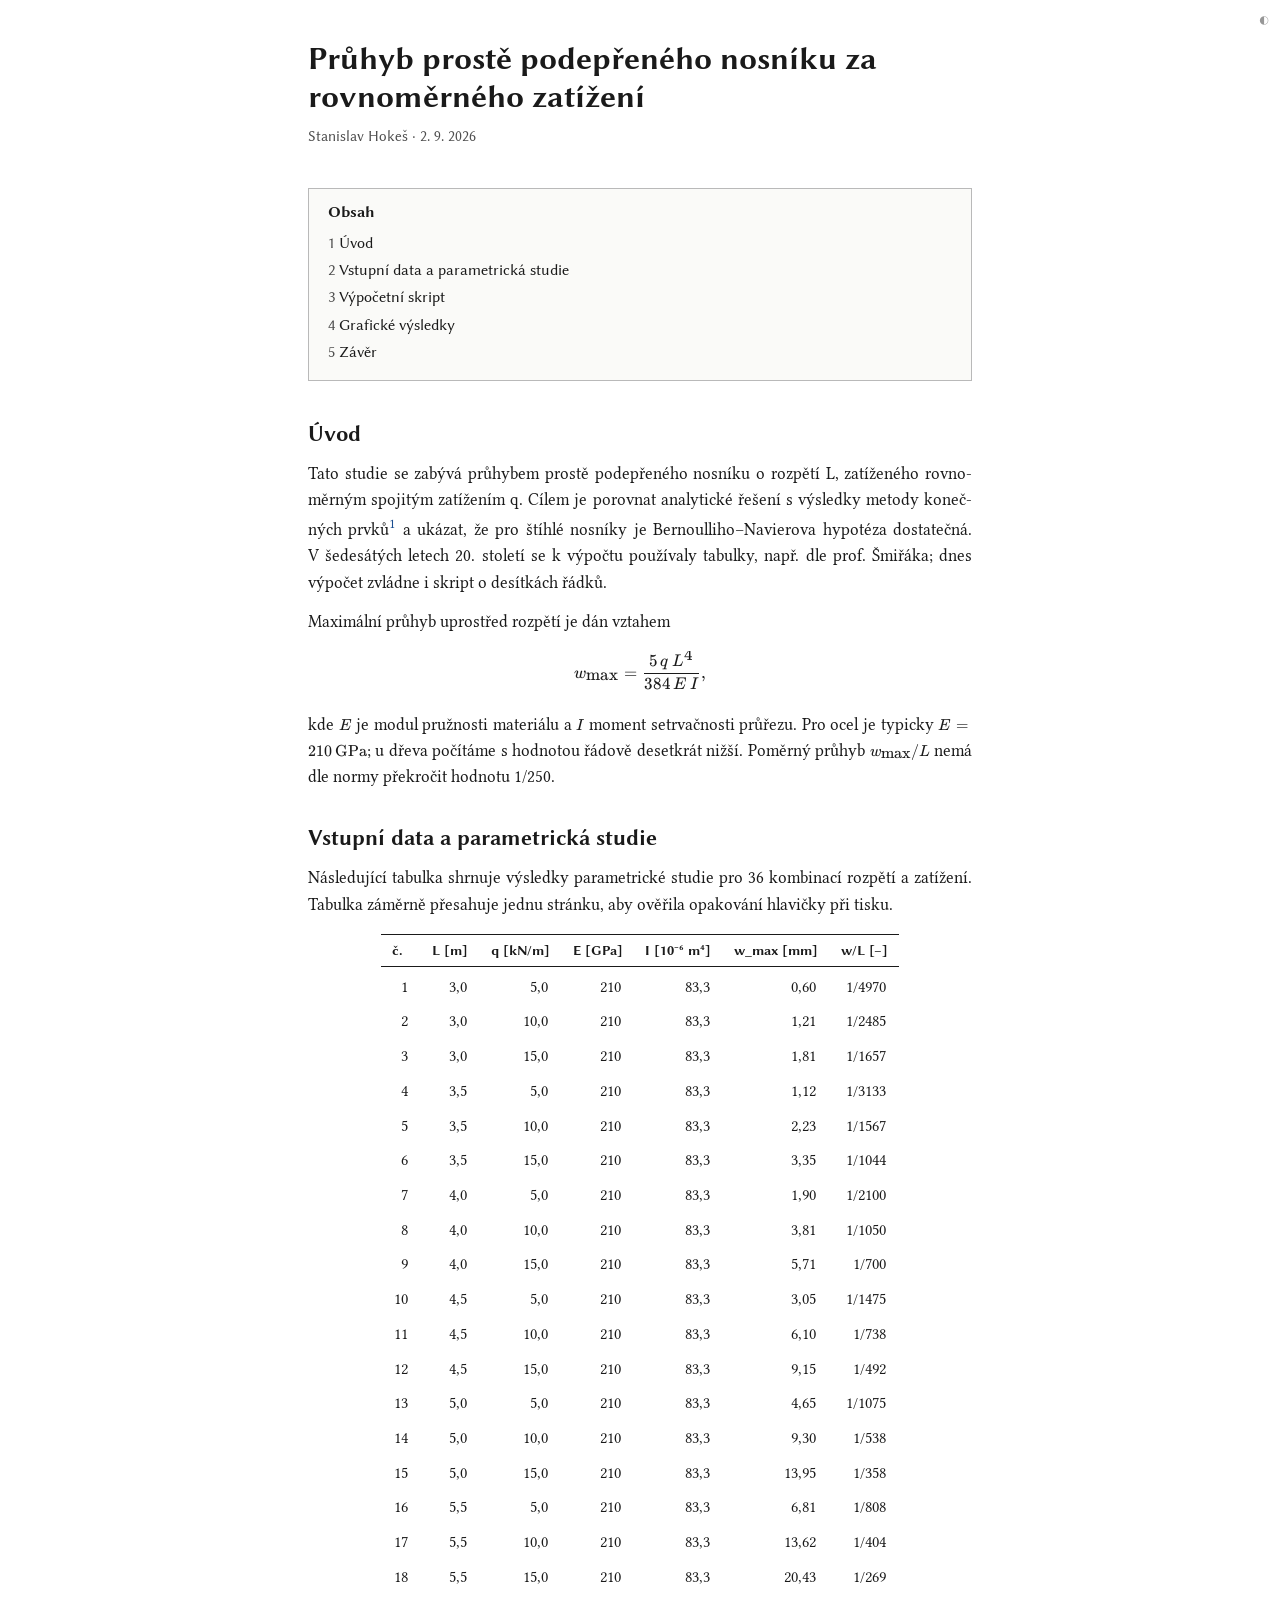
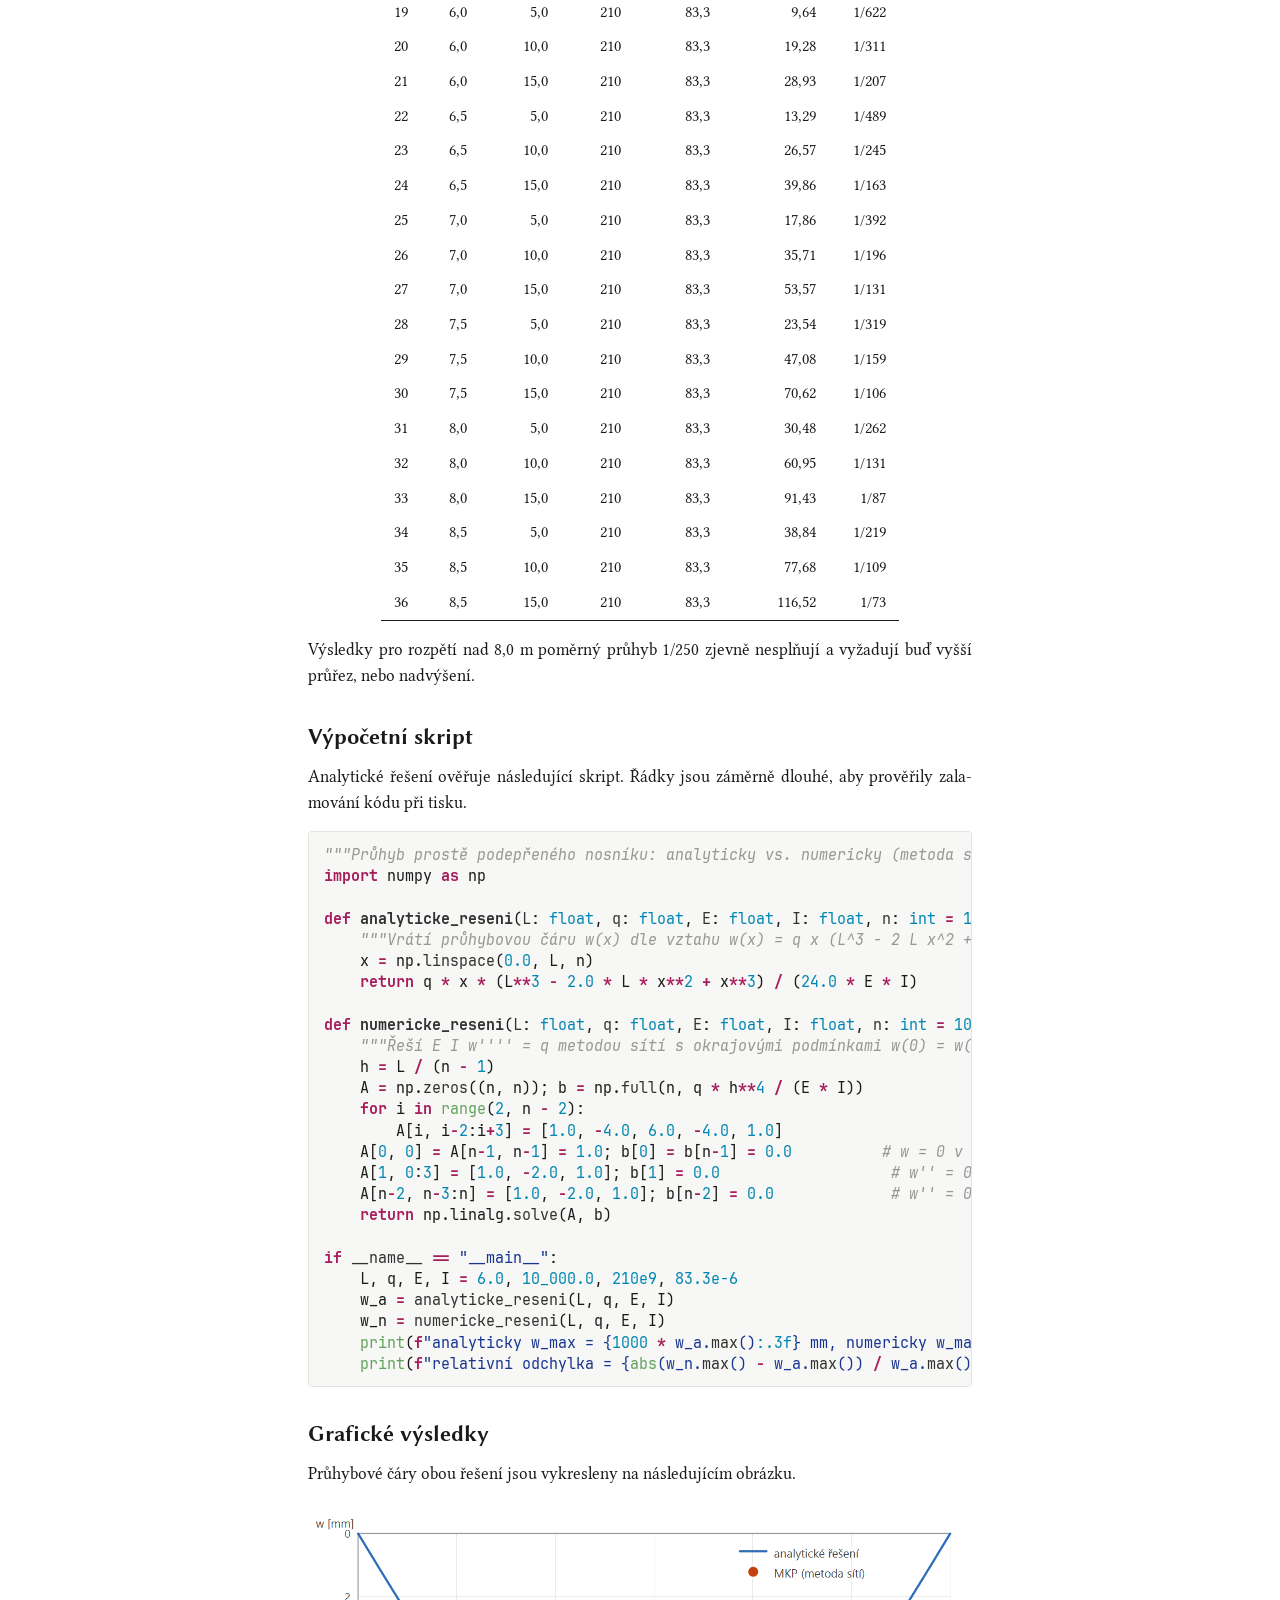
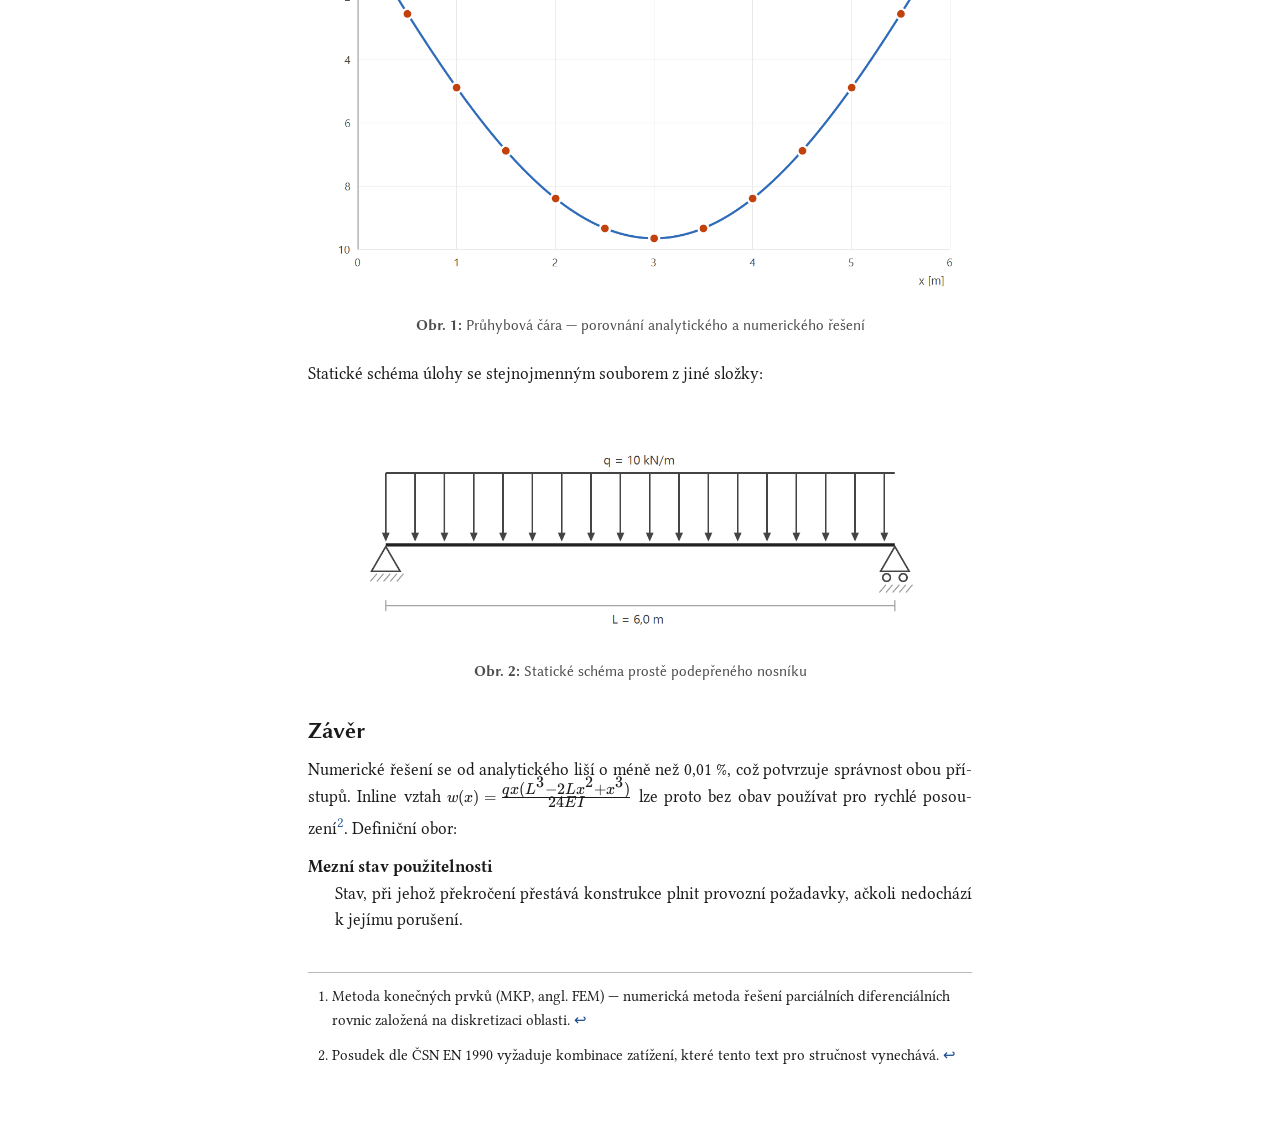
==== docs/index.html @ 55c73185 "docs: GitHub Pages demo — živý akademický dokument docs/index.html vygenerovaný mdprintem 0.2.1 z cr" ====
<!DOCTYPE html>
<html lang="cs">
<head>
<meta charset="utf-8">
<meta name="viewport" content="width=device-width, initial-scale=1">
<meta name="generator" content="mdprint">
<meta name="author" content="Stanislav Hokeš">
<title>Průhyb prostě podepřeného nosníku za rovnoměrného zatížení</title>
<style>
@font-face{font-family:'Libertinus Serif';font-weight:400;font-style:normal;src:url([data-uri]) format('woff2');}
@font-face{font-family:'Libertinus Serif';font-weight:400;font-style:italic;src:url([data-uri]) format('woff2');}
@font-face{font-family:'Libertinus Serif';font-weight:700;font-style:normal;src:url([data-uri]) format('woff2');}
@font-face{font-family:'Libertinus Serif';font-weight:700;font-style:italic;src:url([data-uri]) format('woff2');}
@font-face{font-family:'Libertinus Sans';font-weight:400;font-style:normal;src:url([data-uri]) format('woff2');}
@font-face{font-family:'Libertinus Sans';font-weight:400;font-style:italic;src:url([data-uri]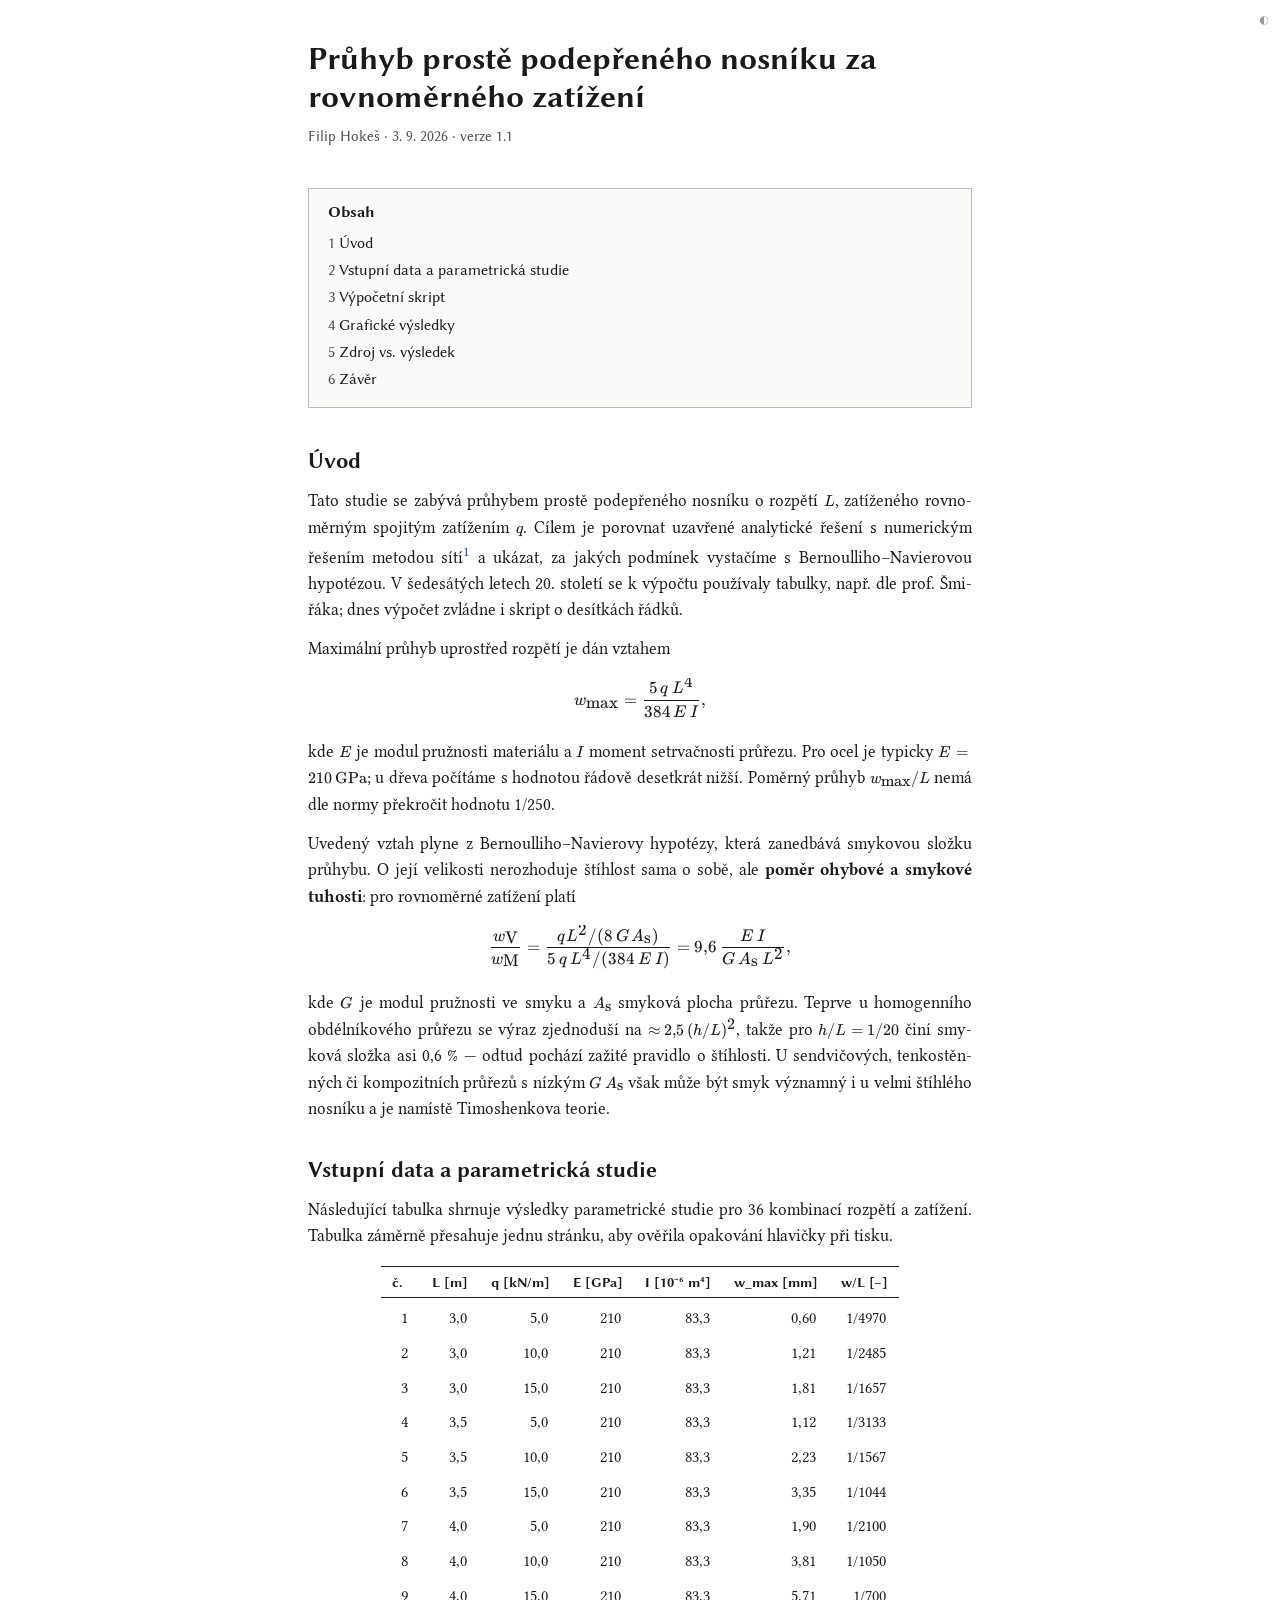
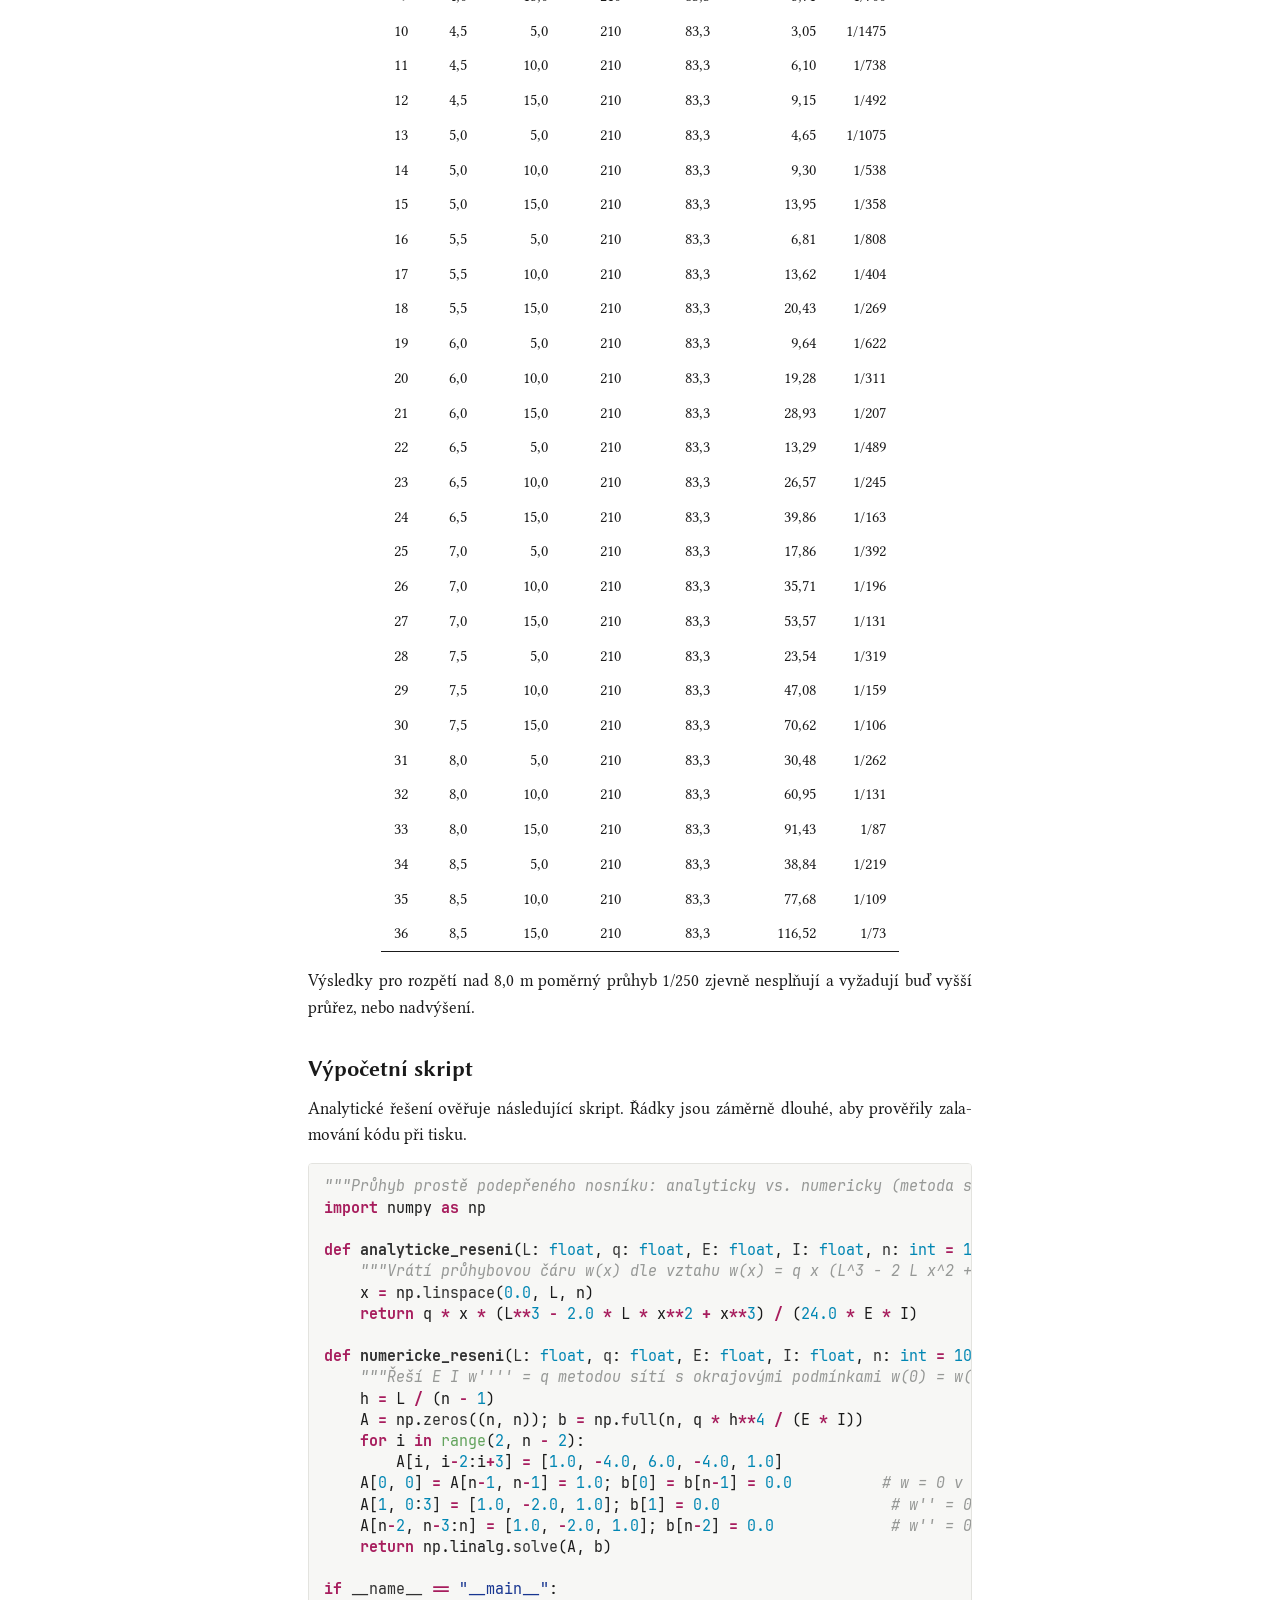
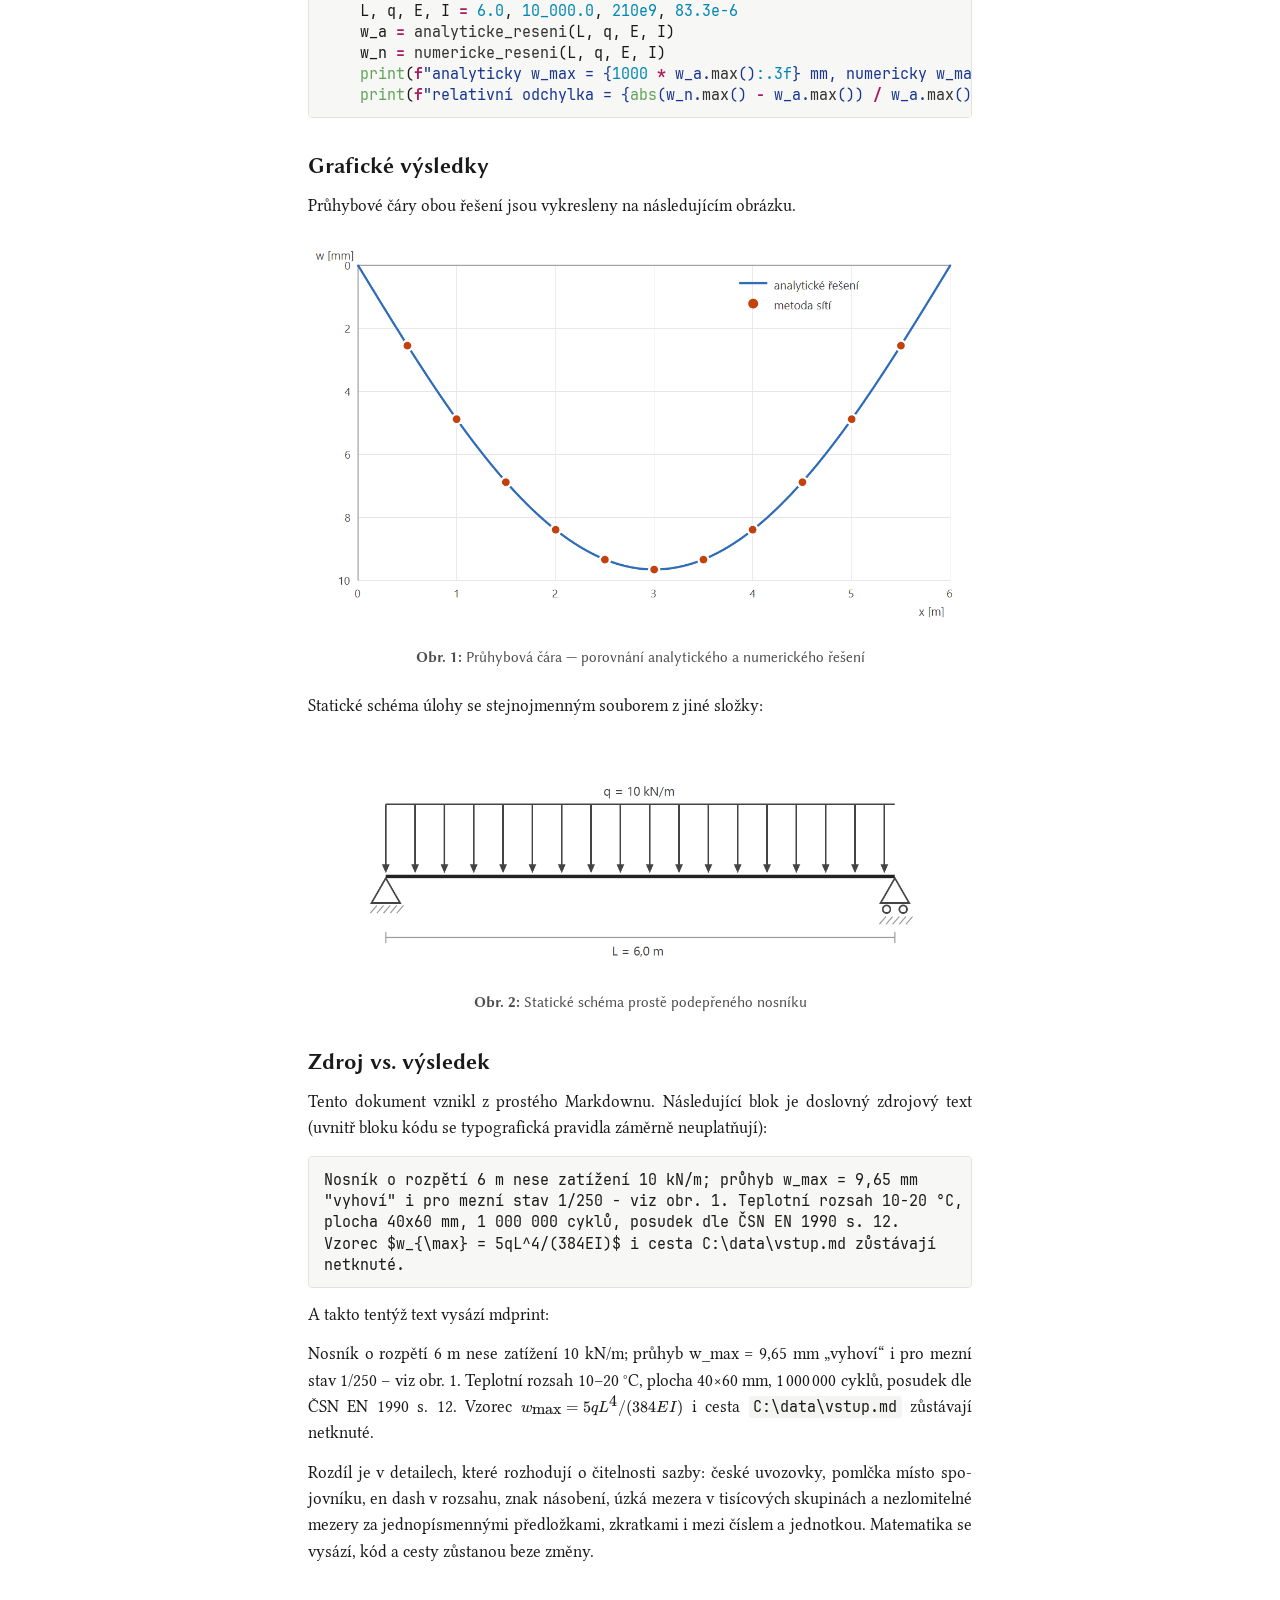
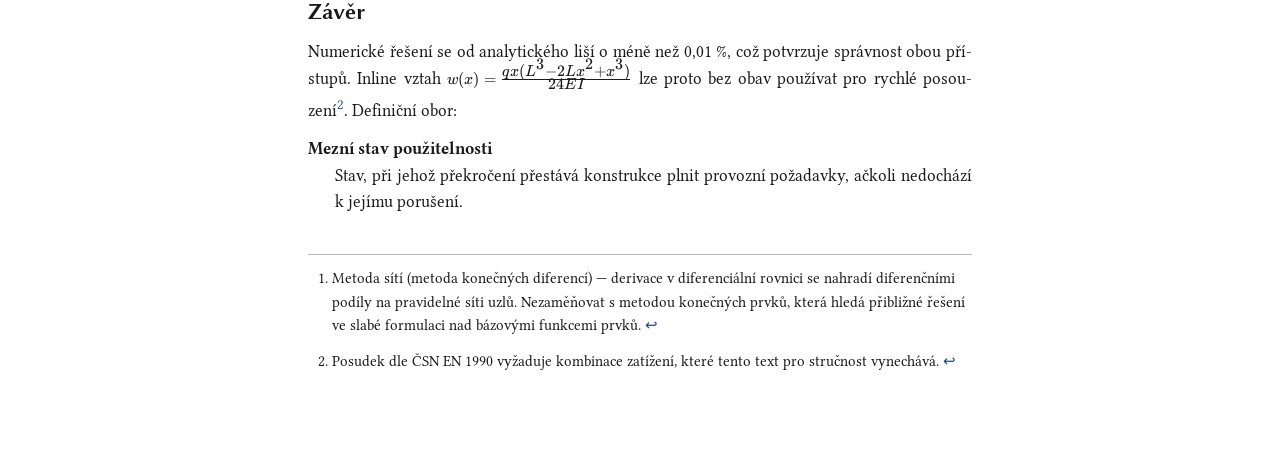
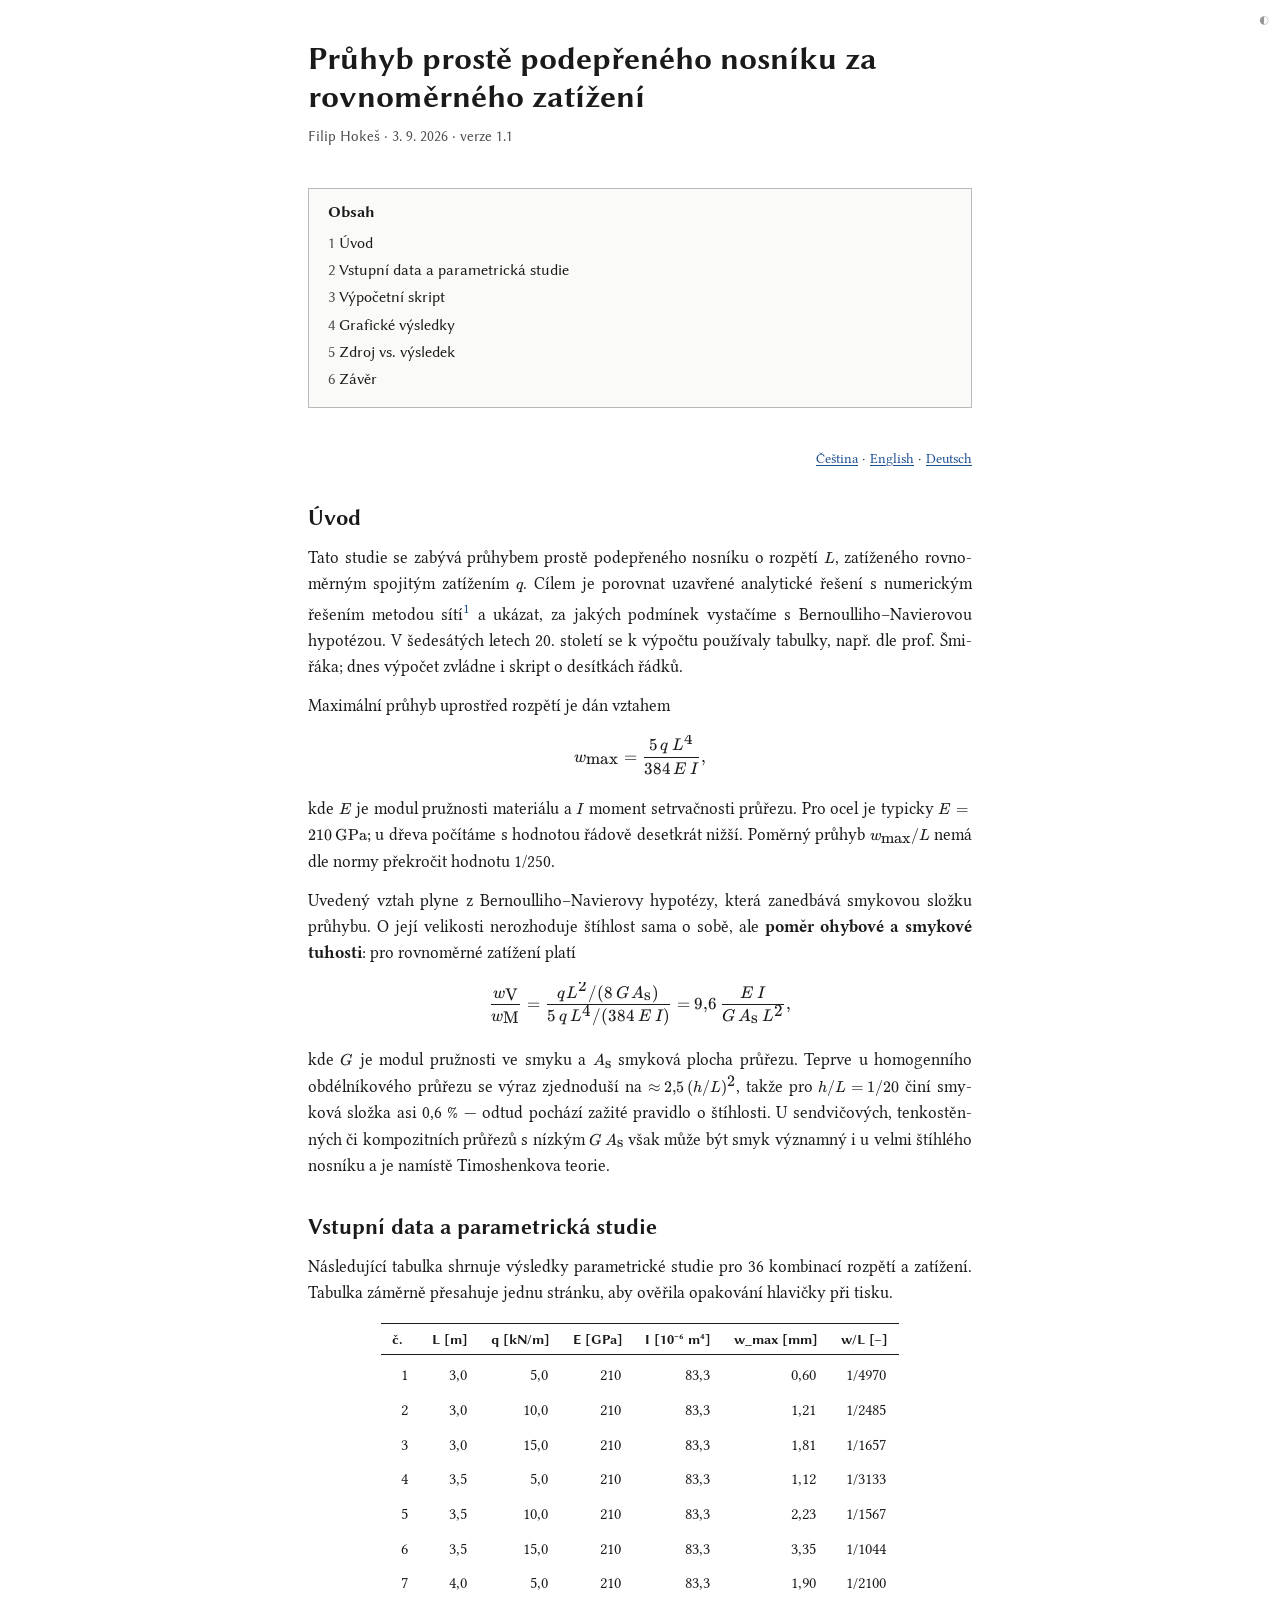
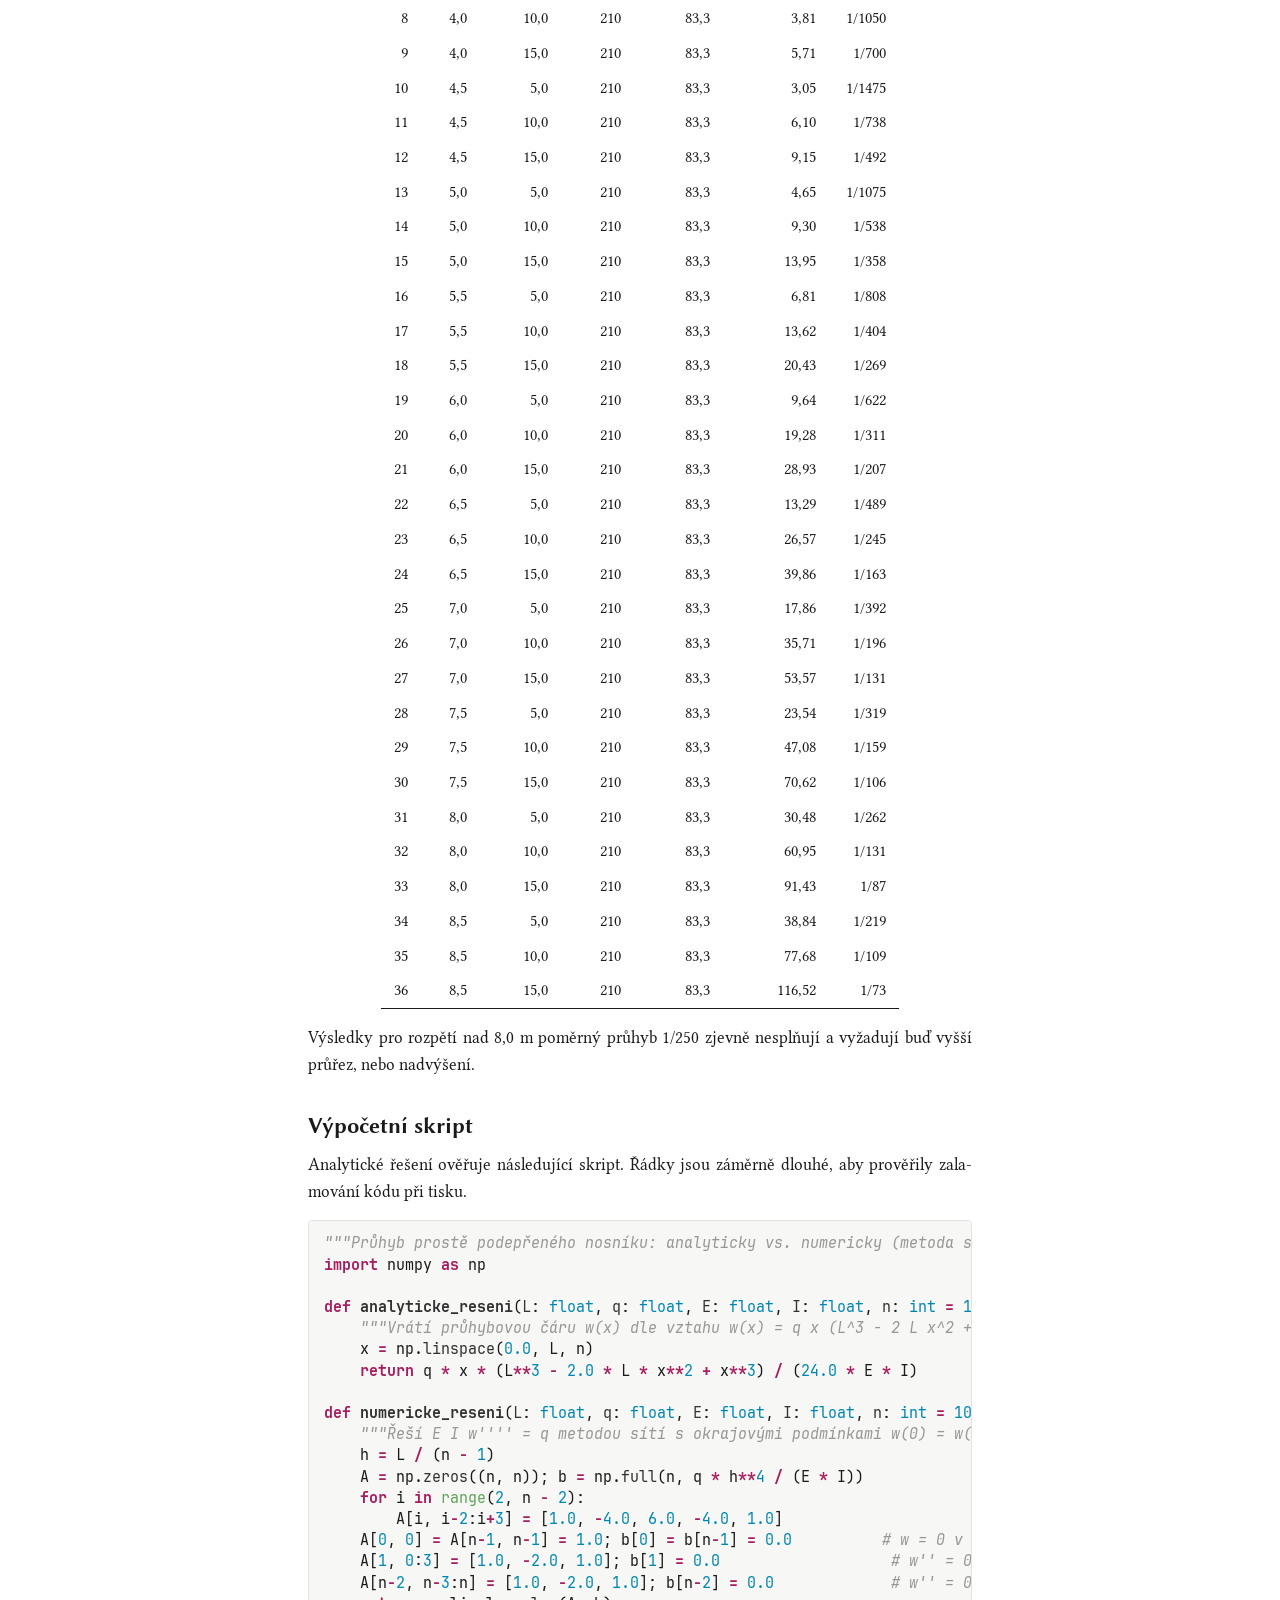
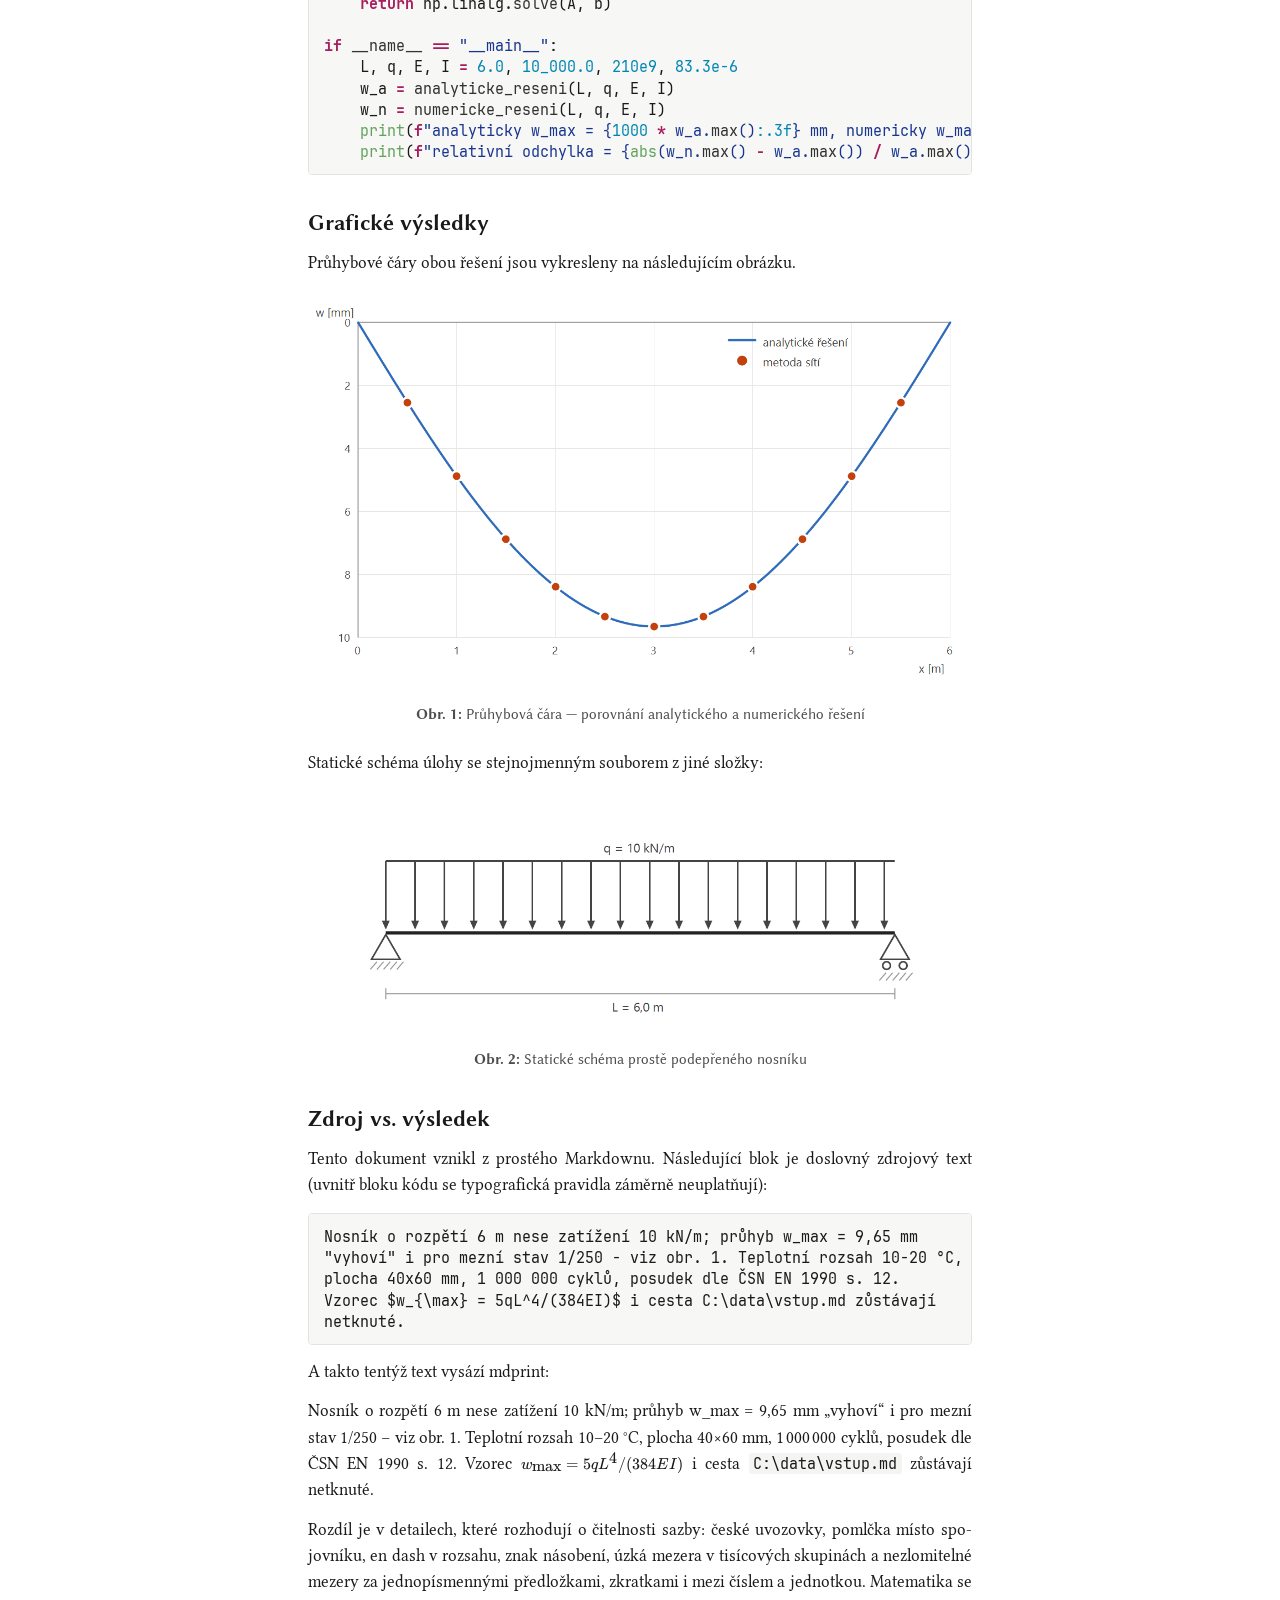
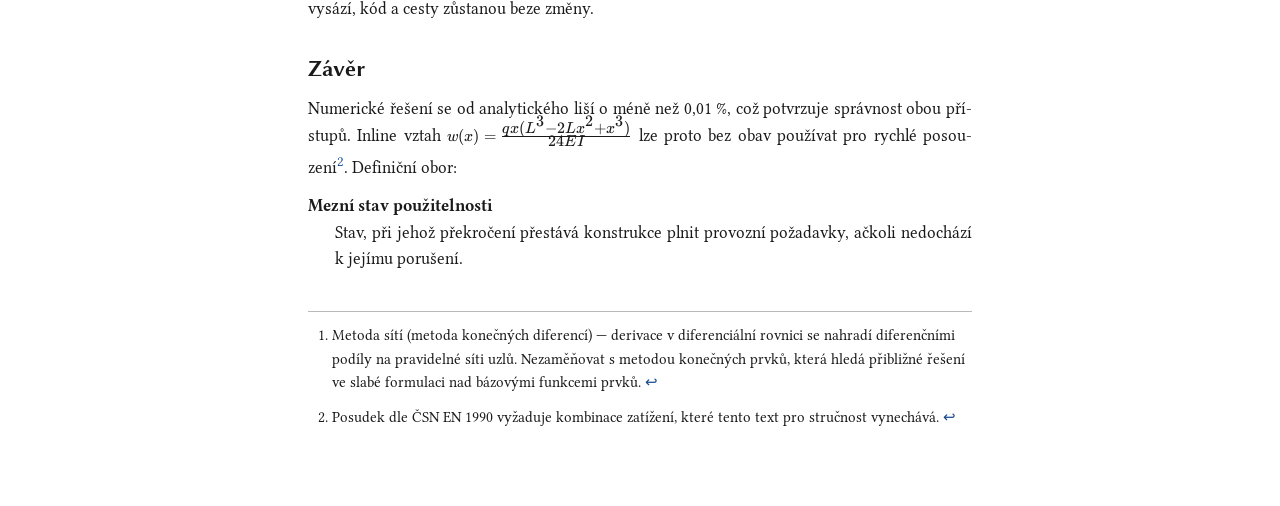
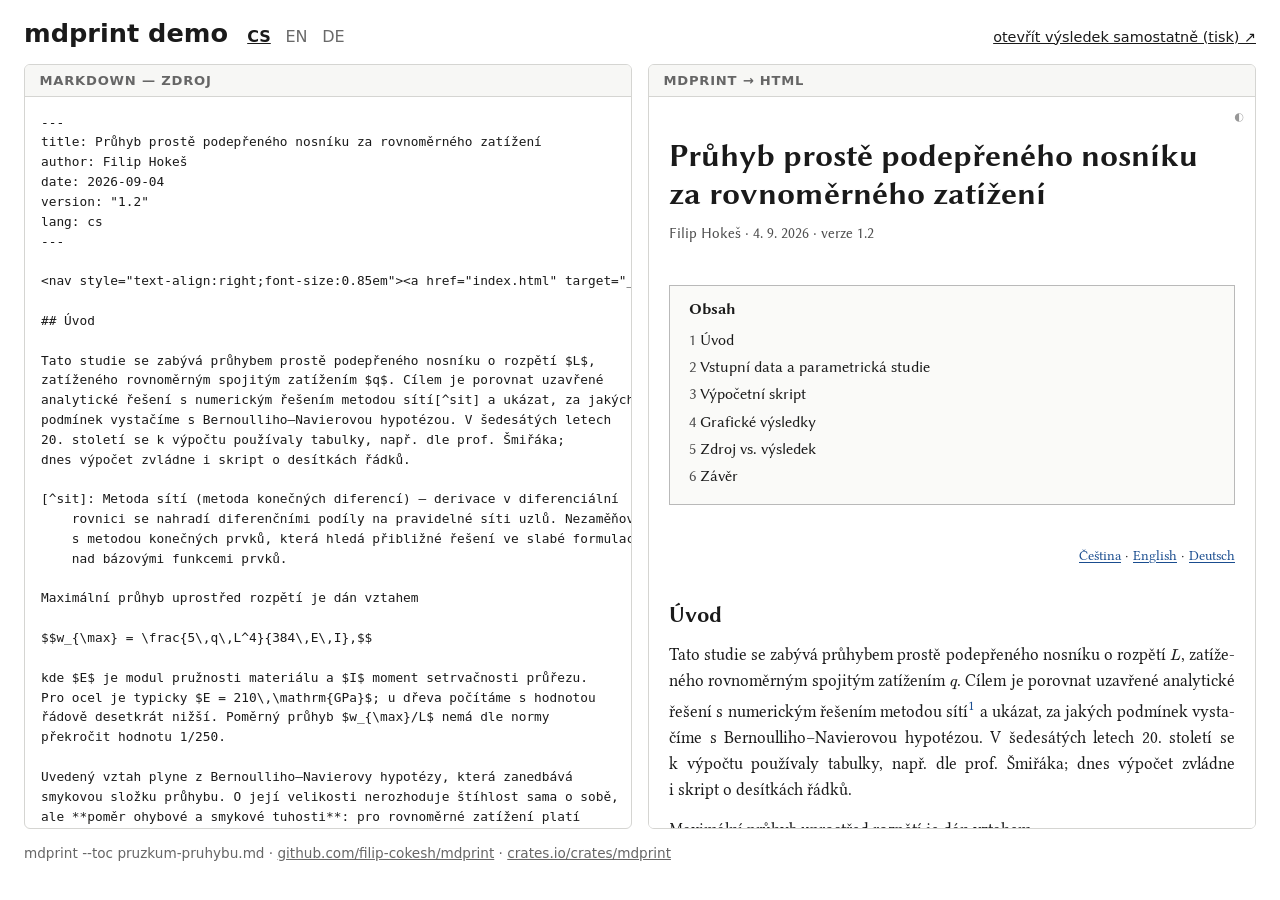
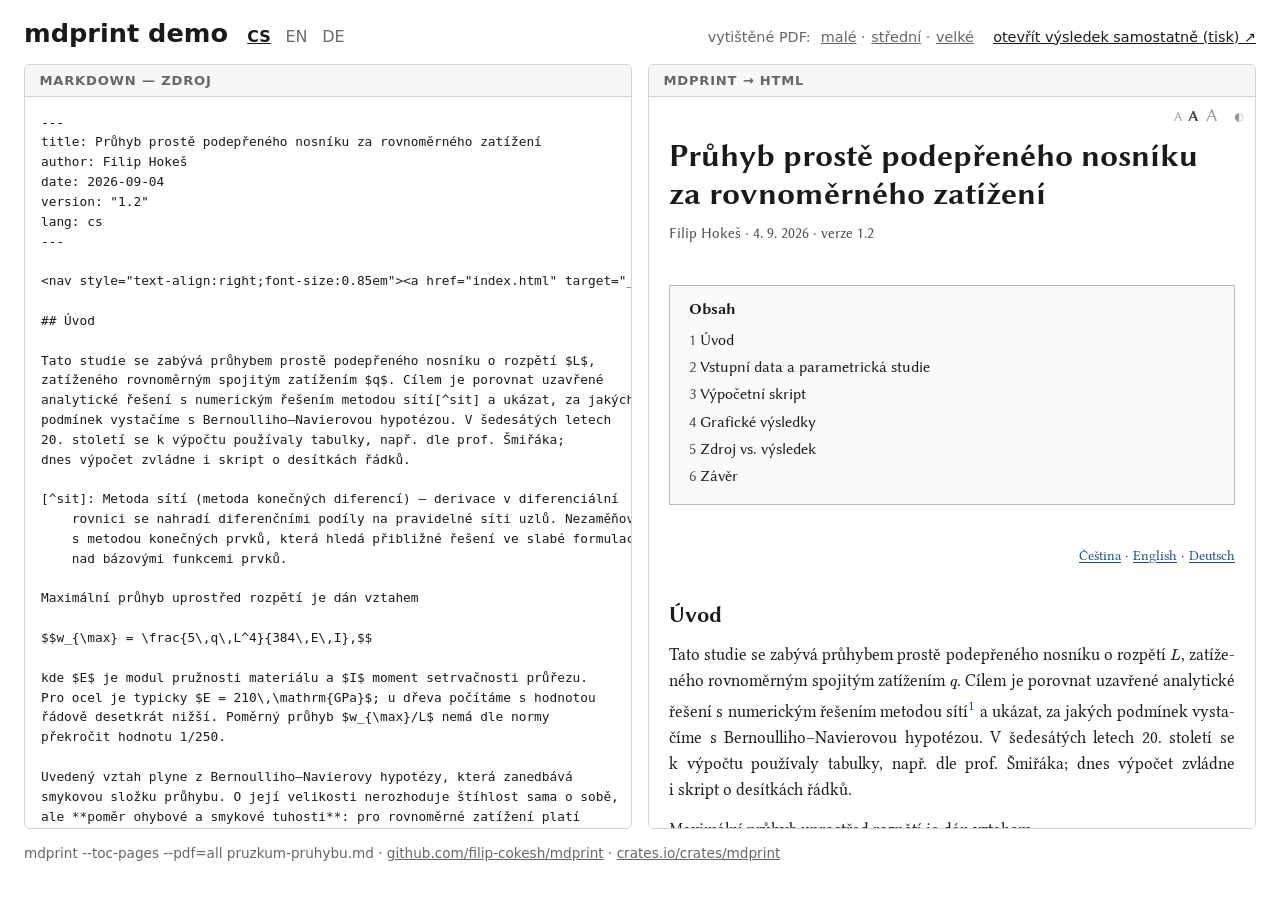
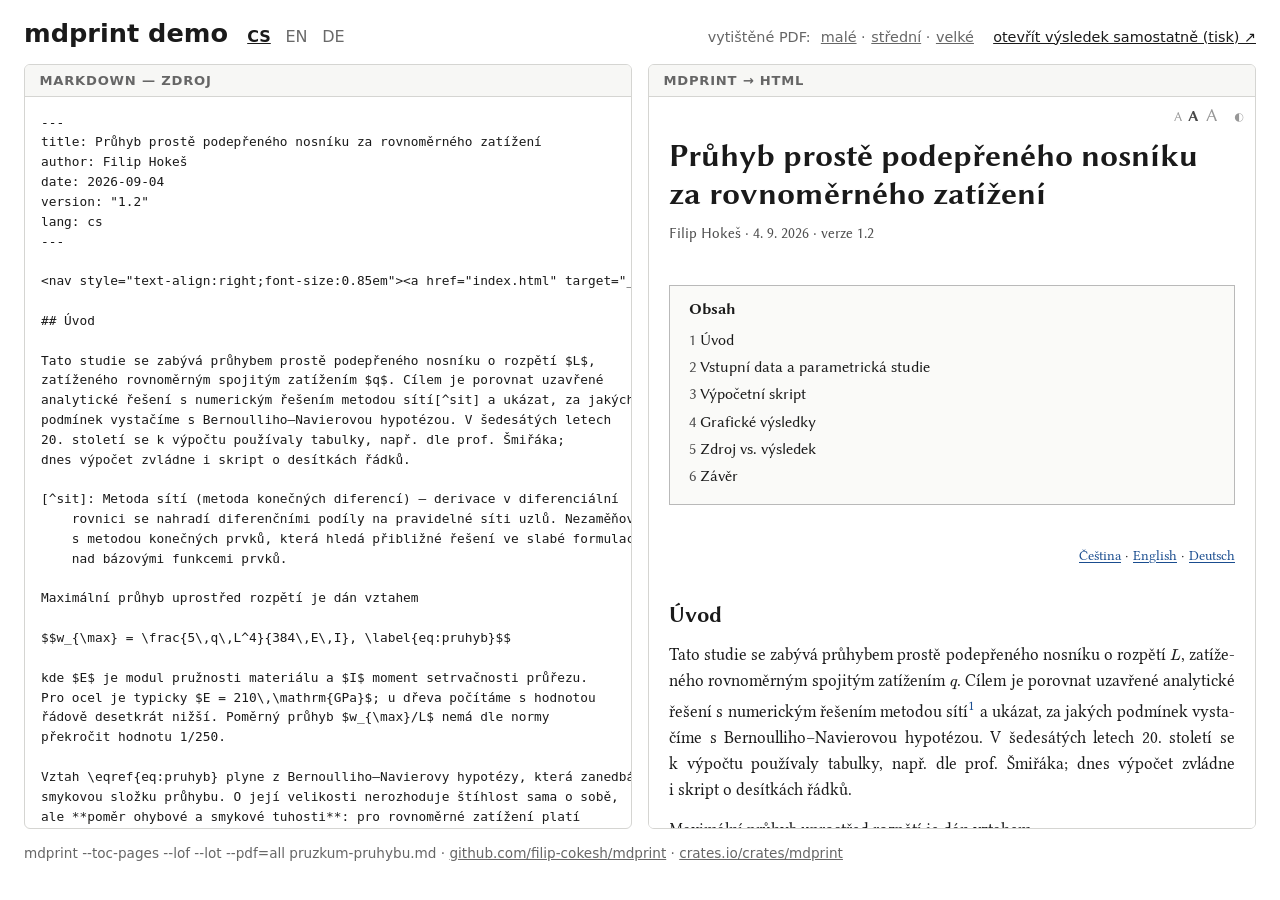
